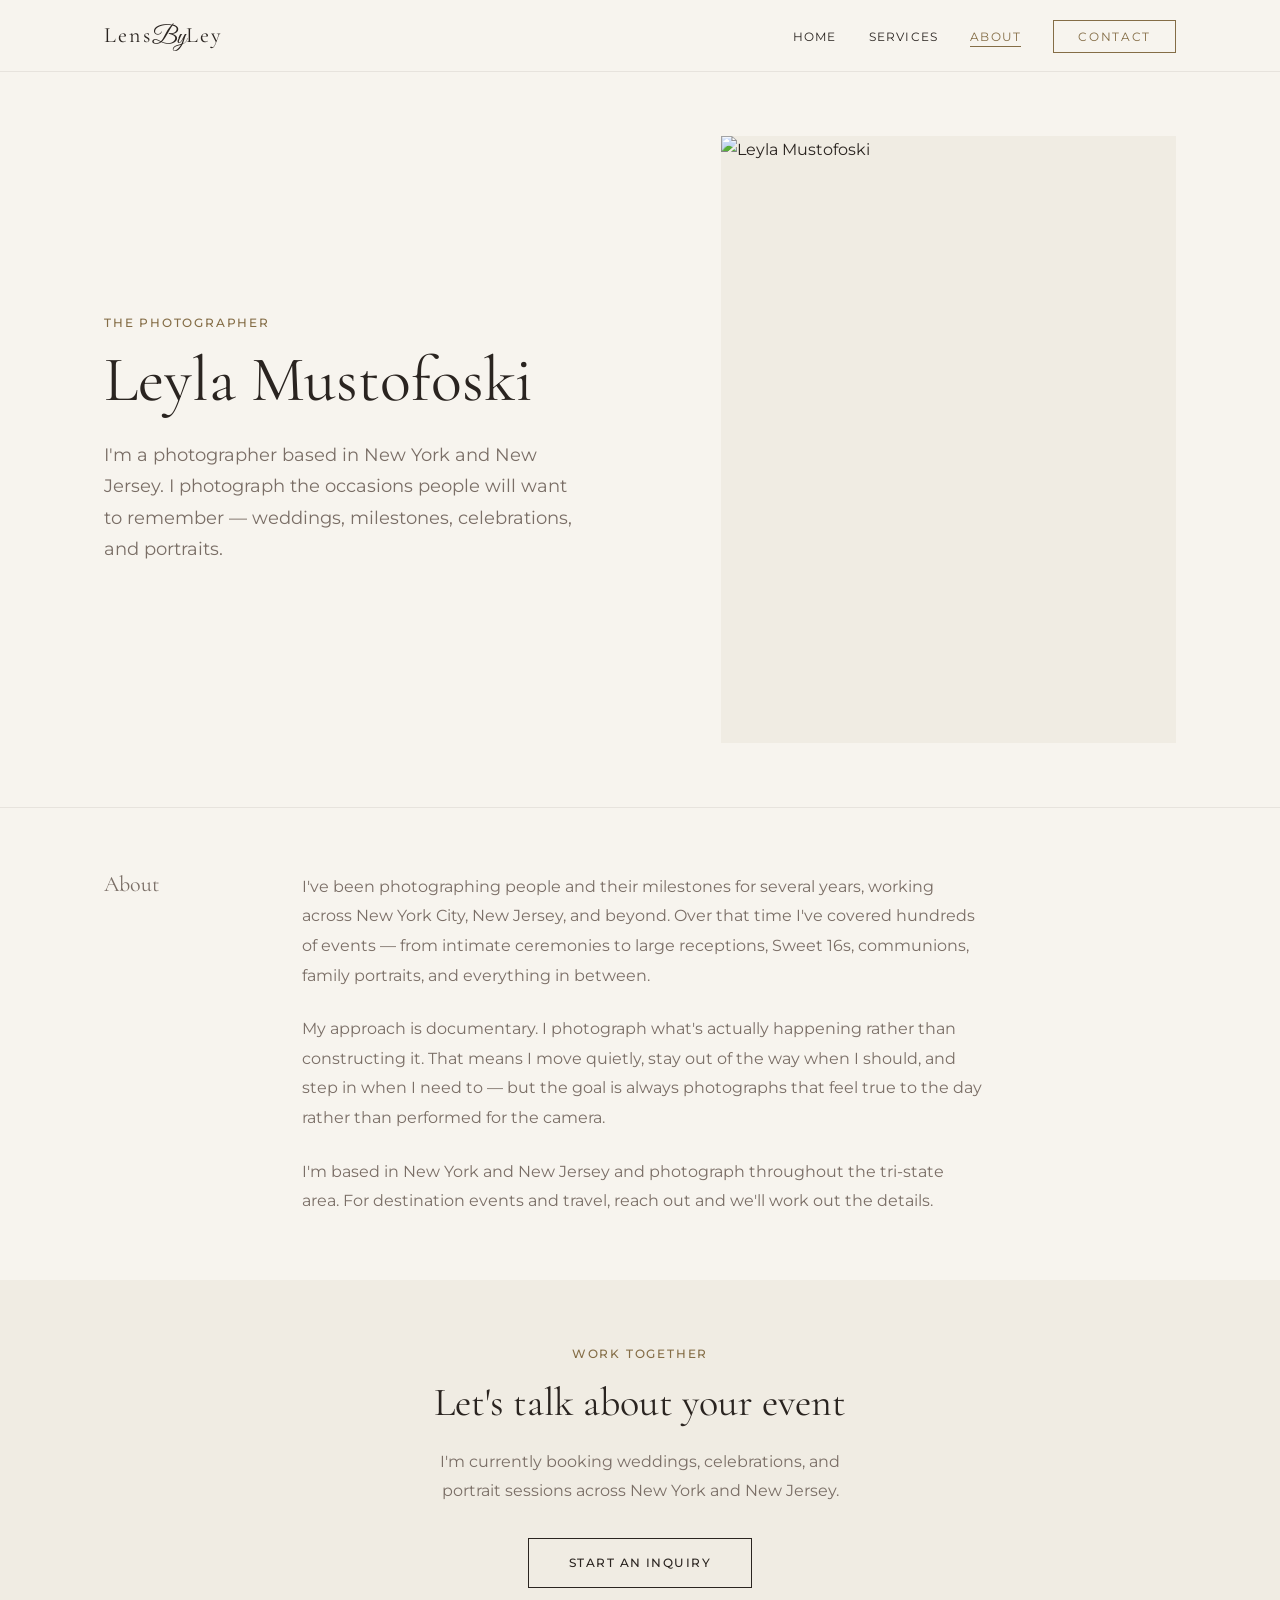
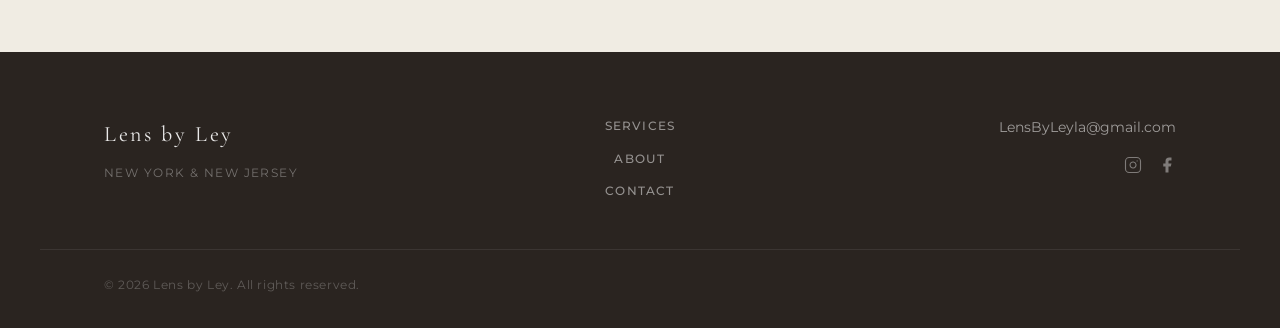
==== about.html @ f89e6ec4 "Complete site redesign — new pages, design system, and homepage refinements Rebuilds the site from t" ====
<!DOCTYPE html>
<html lang="en">
<head>
  <meta charset="UTF-8">
  <meta name="viewport" content="width=device-width, initial-scale=1.0">
  <title>About — Lens by Ley</title>
  <meta name="description" content="Leyla Mustofoski is a photographer based in New York and New Jersey, photographing weddings, celebrations, and portraits.">
  <link rel="preconnect" href="https://fonts.googleapis.com">
  <link rel="preconnect" href="https://fonts.gstatic.com" crossorigin>
  <link href="https://fonts.googleapis.com/css2?family=Cormorant+Garamond:ital,wght@0,300;0,400;0,500;0,600;1,400;1,500&family=Great+Vibes&family=Montserrat:wght@300;400;500;600&display=swap" rel="stylesheet">
  <link rel="stylesheet" href="css/base.css">
  <link rel="stylesheet" href="css/nav.css">
  <link rel="stylesheet" href="css/about.css">
</head>
<body>

  <!-- Navigation -->
  <header class="site-nav">
    <nav class="nav-inner" aria-label="Main navigation">
      <a class="nav-logo" href="index.html">Lens<span class="nav-logo-connector">By</span>Ley</a>
      <button class="nav-toggle" aria-label="Toggle navigation" aria-expanded="false">
        <span></span>
        <span></span>
        <span></span>
      </button>
      <ul class="nav-links">
        <li><a href="index.html">Home</a></li>
        <li><a href="services.html">Services</a></li>
        <li><a href="about.html" class="active">About</a></li>
        <li><a href="contact.html" class="nav-cta">Contact</a></li>
      </ul>
    </nav>
  </header>

  <main>

    <!-- About Header -->
    <section class="about-header">
      <div class="container">
        <div class="about-header-inner">
          <div class="about-header-text">
            <span class="eyebrow">The Photographer</span>
            <h1>Leyla Mustofoski</h1>
            <!-- PLACEHOLDER: Replace with Leyla's approved opening line -->
            <p>I'm a photographer based in New York and New Jersey. I photograph the occasions people will want to remember — weddings, milestones, celebrations, and portraits.</p>
          </div>
          <div class="about-portrait">
            <!-- PLACEHOLDER: Replace with Leyla's professional portrait -->
            <img src="photo-gallery/ABOUT-ME-PORTRAIT.JPG" alt="Leyla Mustofoski">
          </div>
        </div>
      </div>
    </section>

    <!-- Bio -->
    <section class="about-bio section">
      <div class="container">
        <div class="about-bio-inner">
          <h2 class="about-bio-label">About</h2>
          <div class="about-bio-text">
            <!-- PLACEHOLDER: Replace all paragraphs below with Leyla's approved biography copy -->
            <p>I've been photographing people and their milestones for several years, working across New York City, New Jersey, and beyond. Over that time I've covered hundreds of events — from intimate ceremonies to large receptions, Sweet 16s, communions, family portraits, and everything in between.</p>
            <p>My approach is documentary. I photograph what's actually happening rather than constructing it. That means I move quietly, stay out of the way when I should, and step in when I need to — but the goal is always photographs that feel true to the day rather than performed for the camera.</p>
            <p>I'm based in New York and New Jersey and photograph throughout the tri-state area. For destination events and travel, reach out and we'll work out the details.</p>
            <!-- PLACEHOLDER: Add any training, background, or personal detail Leyla wants to include -->
          </div>
        </div>
      </div>
    </section>

    <!-- CTA -->
    <section class="about-cta section">
      <div class="container">
        <span class="eyebrow">Work Together</span>
        <h2>Let's talk about your event</h2>
        <p>I'm currently booking weddings, celebrations, and portrait sessions across New York and New Jersey.</p>
        <a href="contact.html" class="btn btn-dark">Start an Inquiry</a>
      </div>
    </section>

  </main>

  <!-- Footer -->
  <footer class="site-footer">
    <div class="footer-inner">
      <div class="footer-brand">
        <a class="footer-logo" href="index.html">Lens by Ley</a>
        <p class="footer-tagline">New York &amp; New Jersey</p>
      </div>
      <nav class="footer-nav" aria-label="Footer navigation">
        <a href="services.html">Services</a>
        <a href="about.html">About</a>
        <a href="contact.html">Contact</a>
      </nav>
      <div class="footer-contact-col">
        <a class="footer-email" href="mailto:LensByLeyla@gmail.com">LensByLeyla@gmail.com</a>
        <div class="footer-social">
          <a href="https://www.instagram.com/lensbyley/" target="_blank" rel="noopener" aria-label="Instagram">
            <svg width="18" height="18" viewBox="0 0 24 24" fill="none" stroke="currentColor" stroke-width="1.5" stroke-linecap="round" stroke-linejoin="round" aria-hidden="true">
              <rect x="2" y="2" width="20" height="20" rx="5"/>
              <path d="M16 11.37A4 4 0 1 1 12.63 8 4 4 0 0 1 16 11.37z"/>
              <line x1="17.5" y1="6.5" x2="17.51" y2="6.5"/>
            </svg>
          </a>
          <a href="https://www.facebook.com/share/1KL6cBrnST/?mibextid=LQQJ4d" target="_blank" rel="noopener" aria-label="Facebook">
            <svg width="18" height="18" viewBox="0 0 24 24" fill="currentColor" aria-hidden="true">
              <path d="M18 2h-3a5 5 0 0 0-5 5v3H7v4h3v8h4v-8h3l1-4h-4V7a1 1 0 0 1 1-1h3z"/>
            </svg>
          </a>
        </div>
      </div>
    </div>
    <p class="footer-copy">© 2026 Lens by Ley. All rights reserved.</p>
  </footer>

  <script src="js/nav.js"></script>

</body>
</html>
---- css/base.css ----
/* =============================================
   BASE.CSS — Design tokens, reset, typography
   ============================================= */

/* --- Tokens --- */
:root {
  /* Color */
  --color-ground:       #f7f4ee;
  --color-surface:      #f0ece3;
  --color-ink:          #2a2420;
  --color-ink-muted:    #7a6e66;
  --color-accent:       #846d46;
  --color-accent-light: #c9af83;

  /* Typography */
  --font-display: 'Cormorant Garamond', Georgia, serif;
  --font-script:  'Great Vibes', cursive;
  --font-body:    'Montserrat', system-ui, sans-serif;

  /* Type scale */
  --text-xs:    0.75rem;
  --text-sm:    0.875rem;
  --text-base:  1rem;
  --text-lg:    1.125rem;
  --text-xl:    1.375rem;
  --text-2xl:   1.75rem;
  --text-3xl:   2.5rem;
  --text-4xl:   3.5rem;
  --text-hero:  clamp(3.5rem, 8vw, 6rem);

  /* Spacing */
  --space-1:  0.25rem;
  --space-2:  0.5rem;
  --space-3:  0.75rem;
  --space-4:  1rem;
  --space-6:  1.5rem;
  --space-8:  2rem;
  --space-10: 2.5rem;
  --space-12: 3rem;
  --space-16: 4rem;
  --space-20: 5rem;
  --space-24: 6rem;
  --space-32: 8rem;

  /* Layout */
  --max-width:      1200px;
  --max-width-text: 680px;
  --nav-height:     72px;
  --section-pad:    clamp(3rem, 8vw, 8rem);

  /* Motion */
  --ease:      150ms ease;
  --ease-slow: 400ms ease;
}

/* --- Reset --- */
*, *::before, *::after {
  box-sizing: border-box;
  margin: 0;
  padding: 0;
}

html {
  font-size: 16px;
  -webkit-text-size-adjust: 100%;
  scroll-behavior: smooth;
}

body {
  font-family: var(--font-body);
  font-size: var(--text-base);
  font-weight: 400;
  line-height: 1.7;
  color: var(--color-ink);
  background-color: var(--color-ground);
  -webkit-font-smoothing: antialiased;
  -moz-osx-font-smoothing: grayscale;
}

img, video {
  display: block;
  max-width: 100%;
  height: auto;
}

a {
  color: inherit;
  text-decoration: none;
}

ul, ol {
  list-style: none;
}

button {
  cursor: pointer;
  border: none;
  background: none;
  font: inherit;
}

/* --- Headings --- */
h1, h2, h3, h4 {
  font-family: var(--font-display);
  font-weight: 400;
  line-height: 1.1;
  color: var(--color-ink);
}

h1 { font-size: clamp(2.25rem, 5vw, 4rem); }
h2 { font-size: clamp(1.75rem, 3.5vw, 2.5rem); }
h3 { font-size: var(--text-2xl); }
h4 { font-size: var(--text-xl); }

p {
  font-family: var(--font-body);
  font-size: var(--text-base);
  line-height: 1.8;
  color: var(--color-ink-muted);
}

/* --- Layout --- */
.container {
  width: 100%;
  max-width: var(--max-width);
  margin-inline: auto;
  padding-inline: clamp(var(--space-6), 5vw, var(--space-16));
}

.section {
  padding-block: var(--section-pad);
}

/* First section of inner pages — clears fixed nav */
.page-top {
  padding-top: calc(var(--nav-height) + var(--section-pad));
}

/* --- Eyebrow label --- */
.eyebrow {
  display: block;
  font-family: var(--font-body);
  font-size: var(--text-xs);
  font-weight: 500;
  letter-spacing: 0.15em;
  text-transform: uppercase;
  color: var(--color-accent);
  margin-bottom: var(--space-4);
}

/* --- Buttons / CTAs (hairline-bordered, no fills) --- */
.btn {
  display: inline-block;
  font-family: var(--font-body);
  font-size: var(--text-xs);
  font-weight: 500;
  letter-spacing: 0.12em;
  text-transform: uppercase;
  text-decoration: none;
  padding: 0.875rem 2.5rem;
  border: 1px solid currentColor;
  transition: background-color var(--ease-slow), color var(--ease-slow);
}

.btn-light {
  color: #fff;
  border-color: rgba(255, 255, 255, 0.65);
}
.btn-light:hover {
  background-color: rgba(255, 255, 255, 0.15);
}

.btn-dark {
  color: var(--color-ink);
  border-color: var(--color-ink);
}
.btn-dark:hover {
  background-color: var(--color-ink);
  color: var(--color-ground);
}

.btn-accent {
  color: var(--color-accent);
  border-color: var(--color-accent);
}
.btn-accent:hover {
  background-color: var(--color-accent);
  color: var(--color-ground);
}

/* --- Placeholder (dev indicator — remove before launch) --- */
.placeholder-section {
  min-height: 200px;
  border: 1px dashed var(--color-accent-light);
  display: flex;
  align-items: center;
  justify-content: center;
}

.placeholder-label {
  font-family: var(--font-body);
  font-size: var(--text-xs);
  letter-spacing: 0.1em;
  text-transform: uppercase;
  color: var(--color-accent-light);
  text-align: center;
  padding: var(--space-8);
  max-width: 560px;
}
---- css/nav.css ----
/* =============================================
   NAV.CSS — Site navigation and shared footer
   ============================================= */

/* --- Site Nav --- */
.site-nav {
  position: fixed;
  top: 0;
  left: 0;
  right: 0;
  z-index: 100;
  height: var(--nav-height);
  background-color: var(--color-ground);
  border-bottom: 1px solid rgba(42, 36, 32, 0.08);
  transition:
    background-color var(--ease-slow),
    border-color var(--ease-slow),
    box-shadow var(--ease-slow);
}

.site-nav.is-scrolled {
  box-shadow: 0 2px 24px rgba(42, 36, 32, 0.07);
}

/* Transparent on pages with full-bleed hero */
.site-nav[data-transparent="true"]:not(.is-scrolled) {
  background-color: transparent;
  border-bottom-color: transparent;
}

.nav-inner {
  max-width: var(--max-width);
  height: 100%;
  margin-inline: auto;
  padding-inline: clamp(var(--space-6), 5vw, var(--space-16));
  display: flex;
  align-items: center;
  justify-content: space-between;
}

/* ---- Wordmark ---- */
.nav-logo {
  font-family: var(--font-display);
  font-size: 1.375rem;
  font-weight: 400;
  font-style: normal;
  letter-spacing: 0.1em;
  color: var(--color-ink);
  transition: color var(--ease);
}

/* "By" — Great Vibes script connector, sits between two upright serif words */
.nav-logo-connector {
  font-family: var(--font-script);
  font-size: 1.1em;
  font-style: normal;
  letter-spacing: 0;
  line-height: 1;
  vertical-align: -0.06em;
}

.site-nav[data-transparent="true"]:not(.is-scrolled) .nav-logo {
  color: #fff;
}

/* ---- Nav links ---- */
.nav-links {
  display: flex;
  align-items: center;
  gap: var(--space-8);
  list-style: none;
}

.nav-links a {
  position: relative;
  font-family: var(--font-body);
  font-size: var(--text-xs);
  font-weight: 400;
  letter-spacing: 0.1em;
  text-transform: uppercase;
  color: var(--color-ink);
  transition: color var(--ease);
}

/* Sliding underline on hover/active — only for non-CTA links */
.nav-links a:not(.nav-cta)::after {
  content: '';
  position: absolute;
  bottom: -3px;
  left: 0;
  width: 0;
  height: 1px;
  background: currentColor;
  transition: width 260ms ease;
}

.nav-links a:not(.nav-cta):hover::after,
.nav-links a:not(.nav-cta).active::after {
  width: 100%;
}

.nav-links a:not(.nav-cta):hover,
.nav-links a:not(.nav-cta).active {
  color: var(--color-accent);
}

/* Transparent state — regular links */
.site-nav[data-transparent="true"]:not(.is-scrolled) .nav-links a:not(.nav-cta) {
  color: rgba(255, 255, 255, 0.78);
}

.site-nav[data-transparent="true"]:not(.is-scrolled) .nav-links a:not(.nav-cta):hover {
  color: #fff;
}

/* ---- Contact CTA ---- */
.nav-links a.nav-cta {
  padding: 0.5rem 1.5rem;
  border: 1px solid var(--color-accent);
  color: var(--color-accent);
  letter-spacing: 0.14em;
  transition: background-color 300ms ease, color 300ms ease, border-color 300ms ease;
}

.nav-links a.nav-cta:hover {
  background-color: var(--color-accent);
  color: var(--color-ground);
}

/* Transparent state — CTA */
.site-nav[data-transparent="true"]:not(.is-scrolled) .nav-links a.nav-cta {
  border-color: rgba(255, 255, 255, 0.55);
  color: rgba(255, 255, 255, 0.88);
}

.site-nav[data-transparent="true"]:not(.is-scrolled) .nav-links a.nav-cta:hover {
  background-color: rgba(255, 255, 255, 0.14);
  color: #fff;
  border-color: rgba(255, 255, 255, 0.88);
}

/* Hamburger toggle */
.nav-toggle {
  display: none;
  flex-direction: column;
  justify-content: center;
  gap: 5px;
  width: 44px;
  height: 44px;
  padding: 8px;
  background: none;
  border: none;
  cursor: pointer;
}

.nav-toggle span {
  display: block;
  width: 100%;
  height: 1px;
  background-color: var(--color-ink);
  transition:
    transform var(--ease-slow),
    opacity var(--ease-slow);
}

.site-nav[data-transparent="true"]:not(.is-scrolled) .nav-toggle span {
  background-color: #fff;
}

.site-nav.nav-open .nav-toggle span:nth-child(1) {
  transform: translateY(6px) rotate(45deg);
}
.site-nav.nav-open .nav-toggle span:nth-child(2) {
  opacity: 0;
}
.site-nav.nav-open .nav-toggle span:nth-child(3) {
  transform: translateY(-6px) rotate(-45deg);
}

/* --- Responsive nav --- */
@media (max-width: 768px) {
  .nav-toggle {
    display: flex;
    position: relative;
    z-index: 2;
  }

  .nav-logo {
    position: relative;
    z-index: 2;
    transition: color var(--ease-slow);
  }

  /* Full-screen overlay */
  .nav-links {
    display: flex;
    position: fixed;
    inset: 0;
    z-index: 1;
    flex-direction: column;
    align-items: center;
    justify-content: center;
    gap: var(--space-6);
    background-color: var(--color-ground);
    opacity: 0;
    visibility: hidden;
    pointer-events: none;
    transition: opacity 0.3s ease, visibility 0.3s ease;
  }

  .site-nav.nav-open .nav-links {
    opacity: 1;
    visibility: visible;
    pointer-events: auto;
  }

  .site-nav.nav-open .nav-logo,
  .site-nav[data-transparent="true"].nav-open .nav-logo {
    color: var(--color-ink) !important;
  }

  .site-nav.nav-open .nav-toggle span,
  .site-nav[data-transparent="true"].nav-open .nav-toggle span {
    background-color: var(--color-ink) !important;
  }

  .nav-links li {
    width: auto;
    text-align: center;
  }

  .nav-links a {
    display: block;
    font-family: var(--font-display);
    font-size: 2.25rem;
    font-weight: 400;
    font-style: normal;
    letter-spacing: 0;
    text-transform: none;
    color: var(--color-ink) !important;
    padding: var(--space-1) var(--space-8);
    transition: color var(--ease);
  }

  .nav-links a:hover,
  .nav-links a.active {
    color: var(--color-accent) !important;
  }

  /* Contact — plain, matches other items, all overrides explicit */
  .site-nav .nav-links .nav-cta,
  .site-nav[data-transparent="true"] .nav-links .nav-cta {
    border: none !important;
    background: none !important;
    font-family: var(--font-display) !important;
    font-size: 2.25rem !important;
    font-weight: 400 !important;
    font-style: normal !important;
    letter-spacing: 0 !important;
    text-transform: none !important;
    color: var(--color-ink) !important;
    padding: var(--space-1) var(--space-8) !important;
    margin-top: 0 !important;
  }

  .site-nav .nav-links .nav-cta:hover,
  .site-nav[data-transparent="true"] .nav-links .nav-cta:hover {
    background: none !important;
    color: var(--color-accent) !important;
  }
}

@media (max-width: 480px) {
  .nav-logo {
    font-size: 1.75rem;
  }
}

/* =============================================
   SITE FOOTER
   ============================================= */
.site-footer {
  background-color: var(--color-ink);
  padding-top: var(--space-16);
  padding-bottom: var(--space-8);
}

.footer-inner {
  max-width: var(--max-width);
  margin-inline: auto;
  padding-inline: clamp(var(--space-6), 5vw, var(--space-16));
  display: grid;
  grid-template-columns: 1fr auto 1fr;
  align-items: start;
  gap: var(--space-12);
  padding-bottom: var(--space-12);
  border-bottom: 1px solid rgba(255, 255, 255, 0.08);
}

.footer-brand {
  display: flex;
  flex-direction: column;
  gap: var(--space-2);
}

.footer-logo {
  font-family: var(--font-display);
  font-size: 1.375rem;
  font-weight: 400;
  letter-spacing: 0.12em;
  color: rgba(255, 255, 255, 0.9);
}

.footer-tagline {
  font-family: var(--font-body);
  font-size: var(--text-xs);
  letter-spacing: 0.12em;
  text-transform: uppercase;
  color: rgba(255, 255, 255, 0.35);
}

.footer-nav {
  display: flex;
  flex-direction: column;
  gap: var(--space-3);
  align-items: center;
}

.footer-nav a {
  font-family: var(--font-body);
  font-size: var(--text-xs);
  font-weight: 500;
  letter-spacing: 0.1em;
  text-transform: uppercase;
  color: rgba(255, 255, 255, 0.5);
  transition: color var(--ease);
}

.footer-nav a:hover {
  color: rgba(255, 255, 255, 0.9);
}

.footer-contact-col {
  display: flex;
  flex-direction: column;
  align-items: flex-end;
  gap: var(--space-4);
}

.footer-email {
  font-family: var(--font-body);
  font-size: var(--text-sm);
  color: rgba(255, 255, 255, 0.55);
  transition: color var(--ease);
}

.footer-email:hover {
  color: rgba(255, 255, 255, 0.9);
}

.footer-social {
  display: flex;
  gap: var(--space-4);
}

.footer-social a {
  color: rgba(255, 255, 255, 0.4);
  transition: color var(--ease);
  line-height: 0;
}

.footer-social a:hover {
  color: rgba(255, 255, 255, 0.9);
}

.footer-copy {
  max-width: var(--max-width);
  margin-inline: auto;
  padding-inline: clamp(var(--space-6), 5vw, var(--space-16));
  padding-top: var(--space-6);
  font-family: var(--font-body);
  font-size: var(--text-xs);
  color: rgba(255, 255, 255, 0.25);
  letter-spacing: 0.05em;
}

@media (max-width: 768px) {
  .footer-inner {
    grid-template-columns: 1fr;
    gap: var(--space-8);
    text-align: center;
  }

  .footer-contact-col {
    align-items: center;
  }

  .footer-social {
    justify-content: center;
  }

  .footer-nav {
    flex-direction: row;
    flex-wrap: wrap;
    justify-content: center;
    gap: var(--space-3) var(--space-6);
  }
}
---- css/about.css ----
/* =============================================
   ABOUT.CSS — About page
   ============================================= */

/* --- Page Header with Portrait --- */
.about-header {
  padding-top: calc(var(--nav-height) + clamp(var(--space-12), 5vw, var(--space-20)));
  padding-bottom: clamp(var(--space-12), 5vw, var(--space-20));
}

.about-header-inner {
  display: grid;
  grid-template-columns: 1fr 0.8fr;
  gap: var(--space-12);
  align-items: center;
}

.about-header-text h1 {
  margin-top: var(--space-2);
  margin-bottom: var(--space-6);
}

.about-header-text .eyebrow {
  margin-bottom: var(--space-3);
}

.about-header-text p {
  max-width: 480px;
  font-size: var(--text-lg);
  line-height: 1.75;
}

.about-portrait {
  overflow: hidden;
  background-color: var(--color-surface);
  aspect-ratio: 3 / 4;
}

.about-portrait img {
  width: 100%;
  height: 100%;
  object-fit: cover;
}

/* --- Bio Section --- */
.about-bio {
  padding-block: clamp(var(--space-12), 5vw, var(--space-20));
  border-top: 1px solid rgba(42, 36, 32, 0.08);
}

.about-bio-inner {
  display: grid;
  grid-template-columns: clamp(100px, 14%, 160px) 1fr;
  gap: var(--space-12);
  align-items: start;
}

.about-bio-label {
  font-family: var(--font-display);
  font-size: var(--text-xl);
  font-weight: 400;
  color: var(--color-ink-muted);
  position: sticky;
  top: calc(var(--nav-height) + var(--space-8));
}

.about-bio-text p {
  margin-bottom: var(--space-6);
  max-width: var(--max-width-text);
  line-height: 1.85;
}

.about-bio-text p:last-child {
  margin-bottom: 0;
}

/* --- About CTA --- */
.about-cta {
  padding-block: clamp(var(--space-12), 5vw, var(--space-20));
  background-color: var(--color-surface);
  text-align: center;
}

.about-cta h2 {
  margin-bottom: var(--space-6);
}

.about-cta p {
  margin-inline: auto;
  margin-bottom: var(--space-8);
  text-align: center;
  max-width: 460px;
}

/* --- Responsive --- */
@media (max-width: 900px) {
  .about-header-inner {
    grid-template-columns: 1fr;
    gap: var(--space-8);
  }

  .about-portrait {
    order: -1;
    aspect-ratio: 4 / 5;
  }

  .about-header-text p {
    max-width: none;
    font-size: var(--text-base);
  }
}

@media (max-width: 768px) {
  .about-bio-inner {
    grid-template-columns: 1fr;
    gap: var(--space-4);
  }

  .about-bio-label {
    position: static;
    font-size: var(--text-base);
    letter-spacing: 0.08em;
    text-transform: uppercase;
    color: var(--color-accent);
    margin-bottom: 0;
  }

  .about-bio-text p {
    line-height: 1.75;
  }
}

@media (max-width: 480px) {
  .about-portrait {
    aspect-ratio: 3 / 4;
  }
}
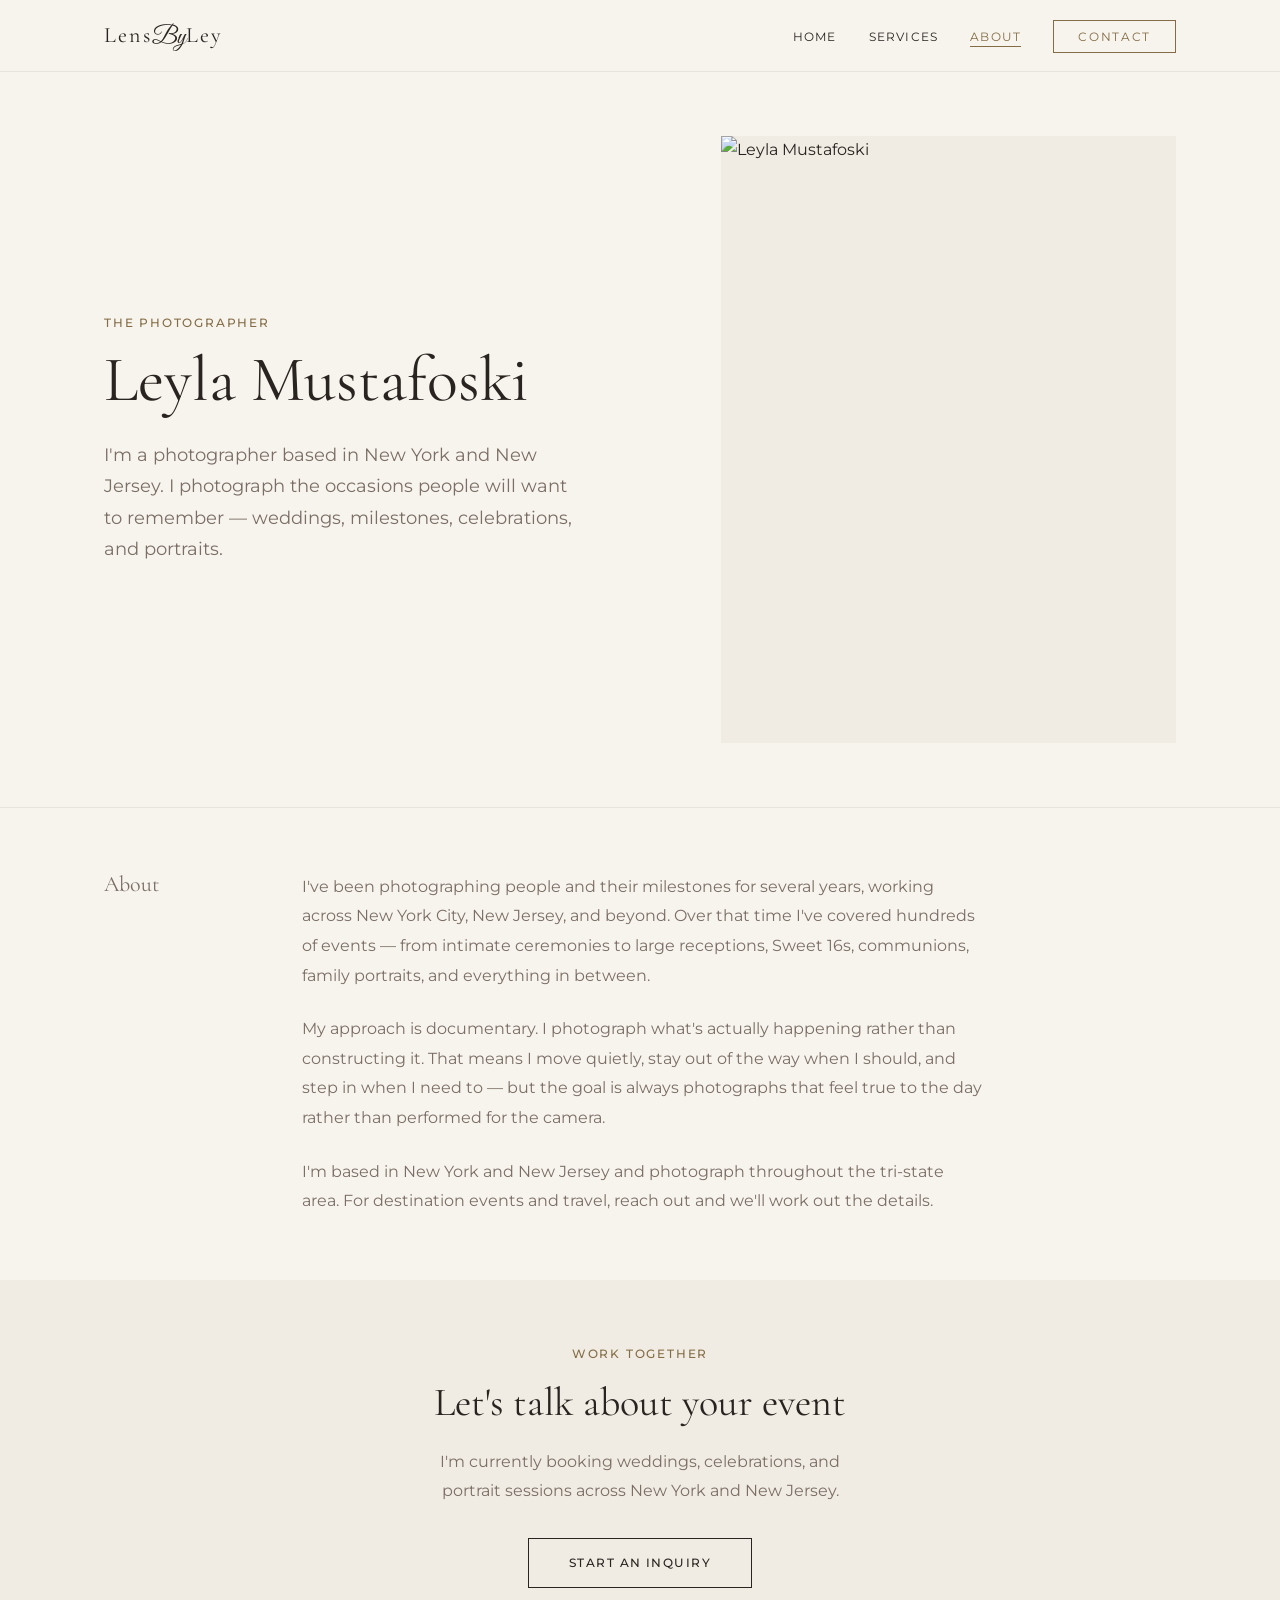
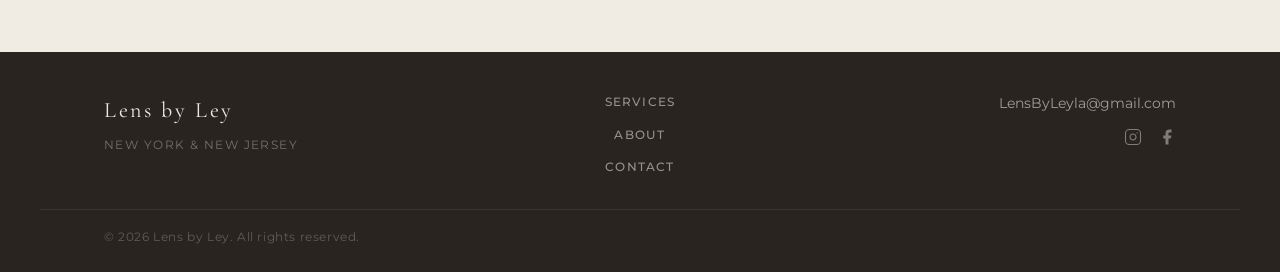
==== commit e4d2ab49: "bug fixes" ====
--- a/about.html
+++ b/about.html
@@ -4,7 +4,7 @@
   <meta charset="UTF-8">
   <meta name="viewport" content="width=device-width, initial-scale=1.0">
   <title>About — Lens by Ley</title>
-  <meta name="description" content="Leyla Mustofoski is a photographer based in New York and New Jersey, photographing weddings, celebrations, and portraits.">
+  <meta name="description" content="Leyla Mustafoski is a photographer based in New York and New Jersey, photographing weddings, celebrations, and portraits.">
   <link rel="preconnect" href="https://fonts.googleapis.com">
   <link rel="preconnect" href="https://fonts.gstatic.com" crossorigin>
   <link href="https://fonts.googleapis.com/css2?family=Cormorant+Garamond:ital,wght@0,300;0,400;0,500;0,600;1,400;1,500&family=Great+Vibes&family=Montserrat:wght@300;400;500;600&display=swap" rel="stylesheet">
@@ -40,13 +40,13 @@
         <div class="about-header-inner">
           <div class="about-header-text">
             <span class="eyebrow">The Photographer</span>
-            <h1>Leyla Mustofoski</h1>
+            <h1>Leyla Mustafoski</h1>
             <!-- PLACEHOLDER: Replace with Leyla's approved opening line -->
             <p>I'm a photographer based in New York and New Jersey. I photograph the occasions people will want to remember — weddings, milestones, celebrations, and portraits.</p>
           </div>
           <div class="about-portrait">
             <!-- PLACEHOLDER: Replace with Leyla's professional portrait -->
-            <img src="photo-gallery/ABOUT-ME-PORTRAIT.JPG" alt="Leyla Mustofoski">
+            <img src="photo-gallery/ABOUT-ME-PORTRAIT.JPG" alt="Leyla Mustafoski">
           </div>
         </div>
       </div>
--- a/css/nav.css
+++ b/css/nav.css
@@ -281,8 +281,8 @@
    ============================================= */
 .site-footer {
   background-color: var(--color-ink);
-  padding-top: var(--space-16);
-  padding-bottom: var(--space-8);
+  padding-top: var(--space-10);
+  padding-bottom: var(--space-6);
 }
 
 .footer-inner {
@@ -292,15 +292,15 @@
   display: grid;
   grid-template-columns: 1fr auto 1fr;
   align-items: start;
-  gap: var(--space-12);
-  padding-bottom: var(--space-12);
+  gap: var(--space-8);
+  padding-bottom: var(--space-8);
   border-bottom: 1px solid rgba(255, 255, 255, 0.08);
 }
 
 .footer-brand {
   display: flex;
   flex-direction: column;
-  gap: var(--space-2);
+  gap: var(--space-1);
 }
 
 .footer-logo {
@@ -344,7 +344,7 @@
   display: flex;
   flex-direction: column;
   align-items: flex-end;
-  gap: var(--space-4);
+  gap: var(--space-3);
 }
 
 .footer-email {
@@ -377,7 +377,7 @@
   max-width: var(--max-width);
   margin-inline: auto;
   padding-inline: clamp(var(--space-6), 5vw, var(--space-16));
-  padding-top: var(--space-6);
+  padding-top: var(--space-4);
   font-family: var(--font-body);
   font-size: var(--text-xs);
   color: rgba(255, 255, 255, 0.25);
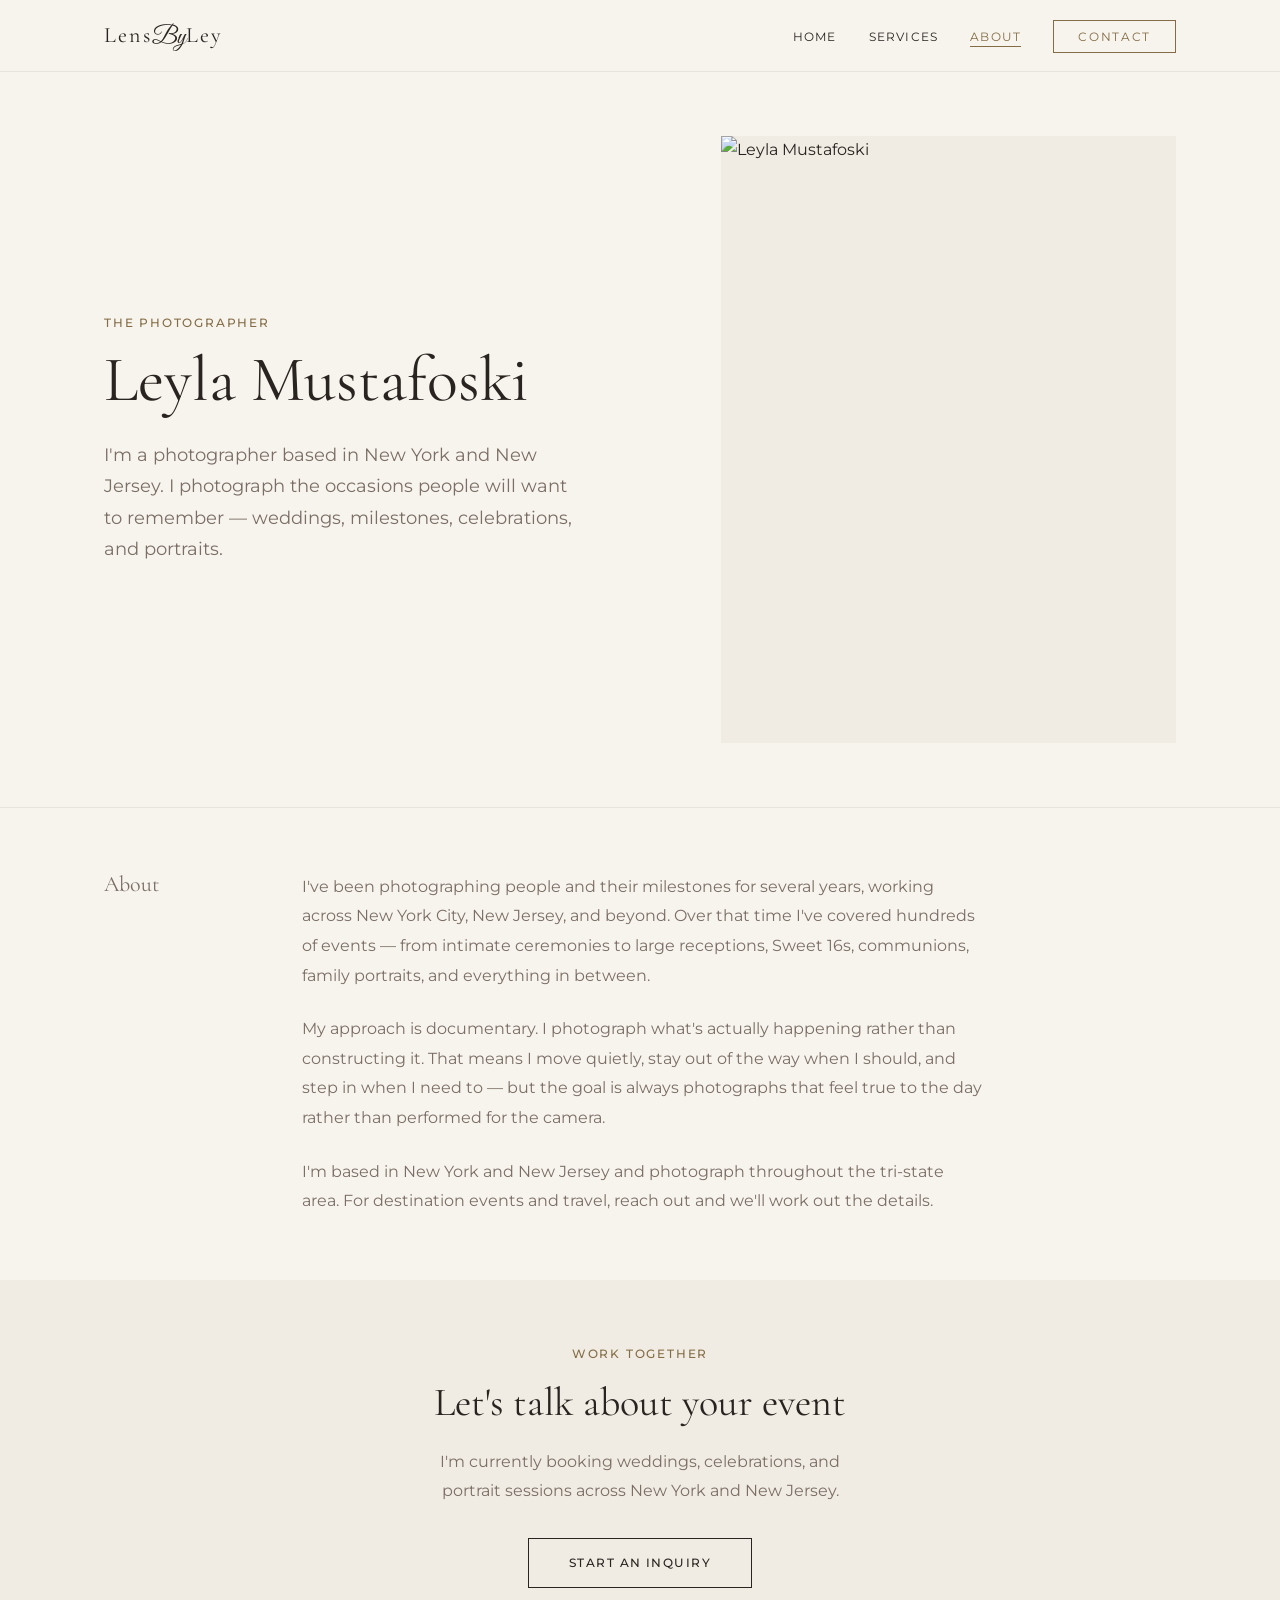
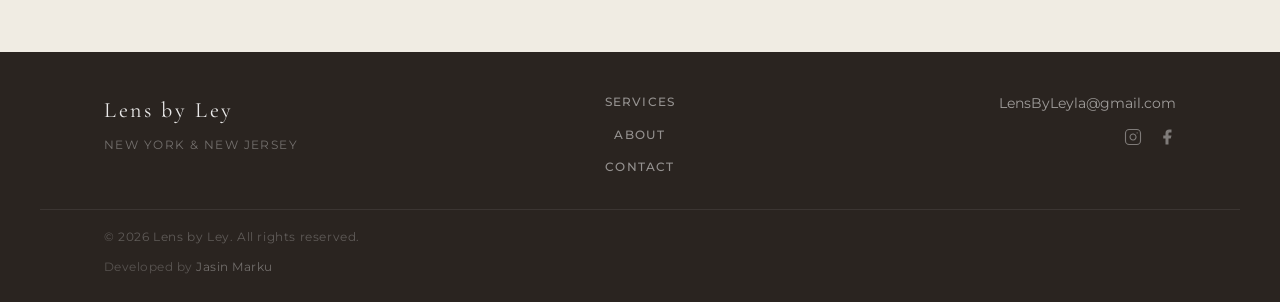
==== commit 5f809790: "footer- developed by jasin" ====
--- a/about.html
+++ b/about.html
@@ -111,6 +111,7 @@
       </div>
     </div>
     <p class="footer-copy">© 2026 Lens by Ley. All rights reserved.</p>
+    <p class="footer-credit">Developed by <a href="https://www.linkedin.com/in/jasin-marku/" target="_blank" rel="noopener noreferrer">Jasin Marku</a></p>
   </footer>
 
   <script src="js/nav.js"></script>
--- a/css/nav.css
+++ b/css/nav.css
@@ -384,6 +384,26 @@
   letter-spacing: 0.05em;
 }
 
+.footer-credit {
+  max-width: var(--max-width);
+  margin-inline: auto;
+  padding-inline: clamp(var(--space-6), 5vw, var(--space-16));
+  padding-top: var(--space-2);
+  font-family: var(--font-body);
+  font-size: var(--text-xs);
+  color: rgba(255, 255, 255, 0.22);
+  letter-spacing: 0.04em;
+}
+
+.footer-credit a {
+  color: rgba(255, 255, 255, 0.34);
+  transition: color var(--ease);
+}
+
+.footer-credit a:hover {
+  color: rgba(255, 255, 255, 0.6);
+}
+
 @media (max-width: 768px) {
   .footer-inner {
     grid-template-columns: 1fr;
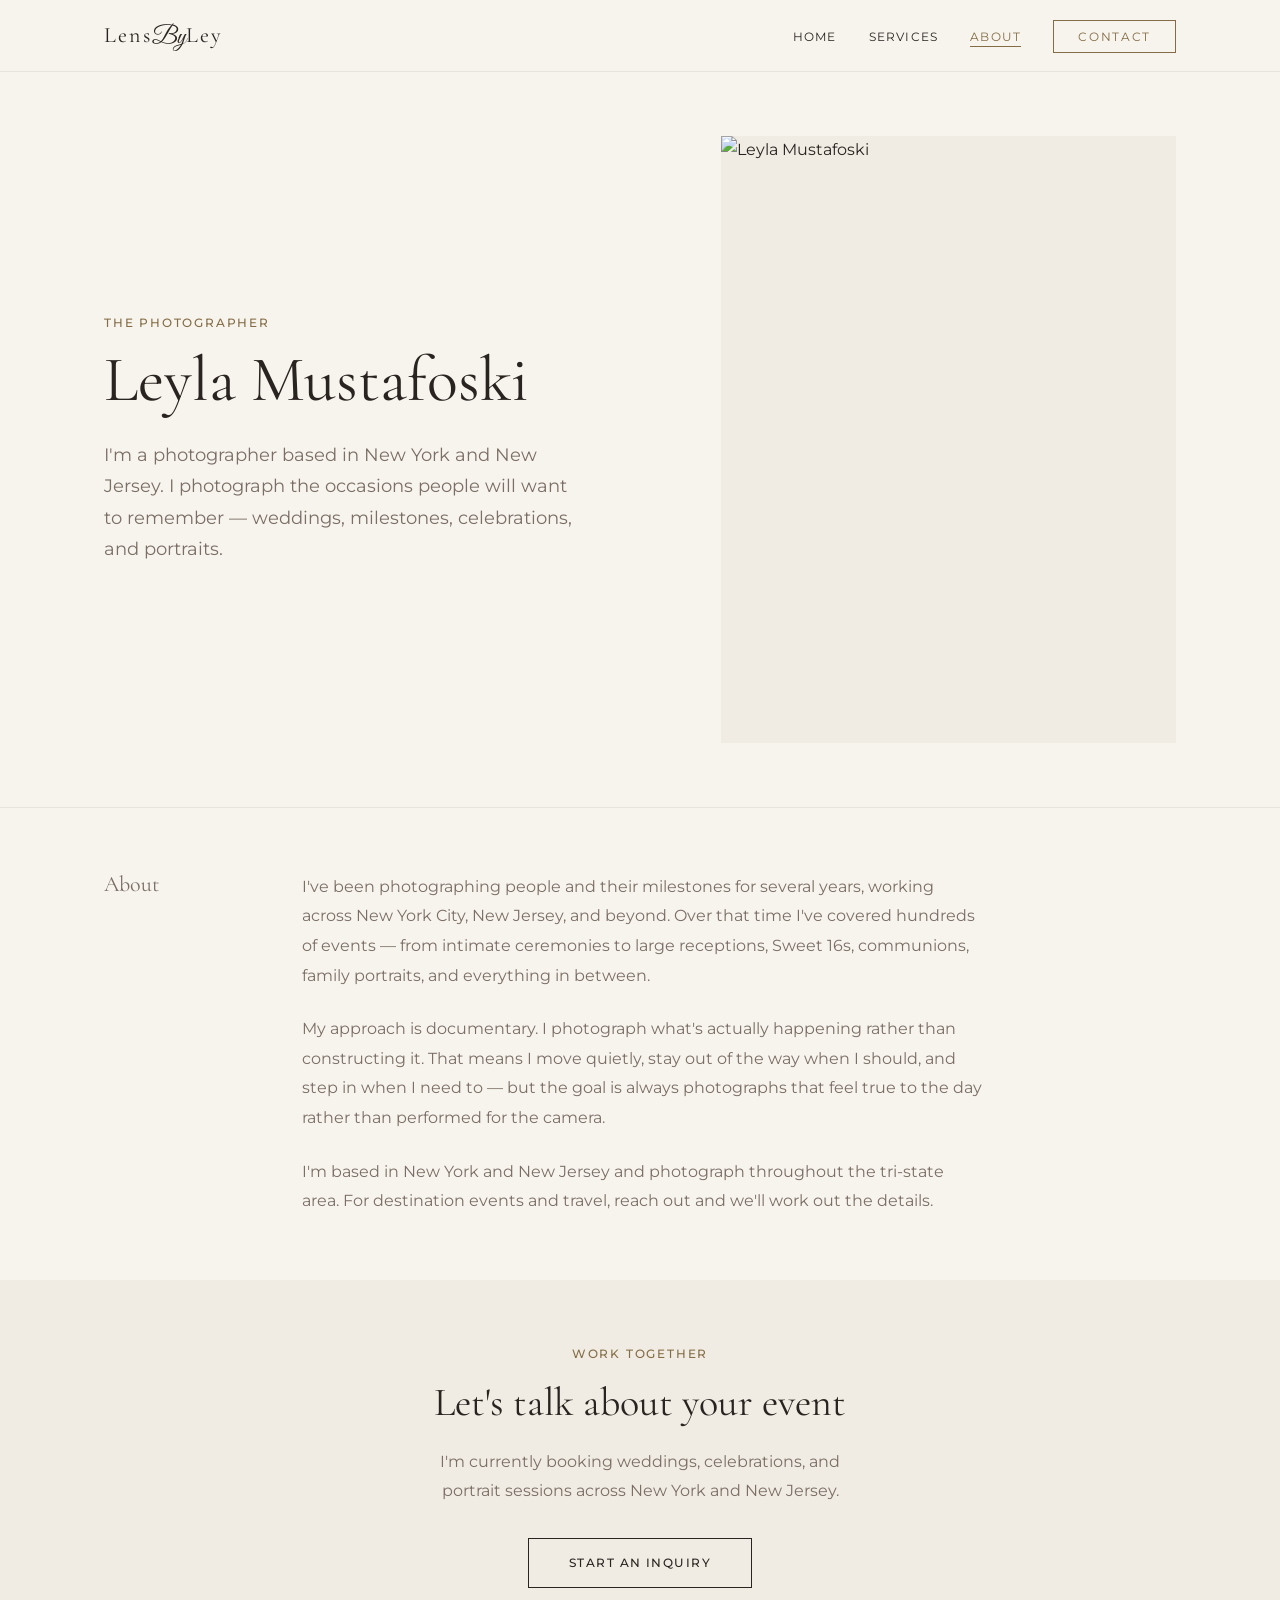
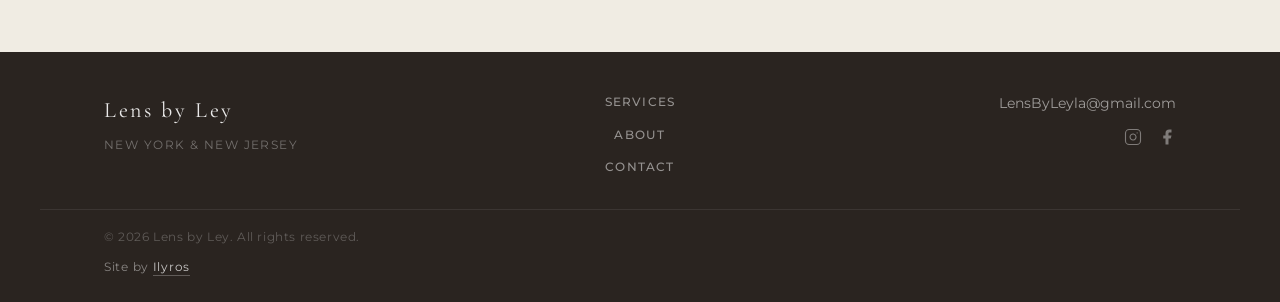
==== commit efccfe8b: "Update footer credit to ilyros.com with improved visibility Replaces LinkedIn developer link with il" ====
--- a/about.html
+++ b/about.html
@@ -111,7 +111,7 @@
       </div>
     </div>
     <p class="footer-copy">© 2026 Lens by Ley. All rights reserved.</p>
-    <p class="footer-credit">Developed by <a href="https://www.linkedin.com/in/jasin-marku/" target="_blank" rel="noopener noreferrer">Jasin Marku</a></p>
+    <p class="footer-credit">Site by <a href="https://ilyros.com" target="_blank" rel="noopener noreferrer">Ilyros</a></p>
   </footer>
 
   <script src="js/nav.js"></script>
--- a/css/nav.css
+++ b/css/nav.css
@@ -391,17 +391,21 @@
   padding-top: var(--space-2);
   font-family: var(--font-body);
   font-size: var(--text-xs);
-  color: rgba(255, 255, 255, 0.22);
-  letter-spacing: 0.04em;
+  color: rgba(255, 255, 255, 0.45);
+  letter-spacing: 0.06em;
 }
 
 .footer-credit a {
-  color: rgba(255, 255, 255, 0.34);
-  transition: color var(--ease);
+  color: rgba(255, 255, 255, 0.75);
+  text-decoration: none;
+  border-bottom: 1px solid rgba(255, 255, 255, 0.25);
+  padding-bottom: 1px;
+  transition: color var(--ease), border-color var(--ease);
 }
 
 .footer-credit a:hover {
-  color: rgba(255, 255, 255, 0.6);
+  color: #fff;
+  border-color: rgba(255, 255, 255, 0.7);
 }
 
 @media (max-width: 768px) {
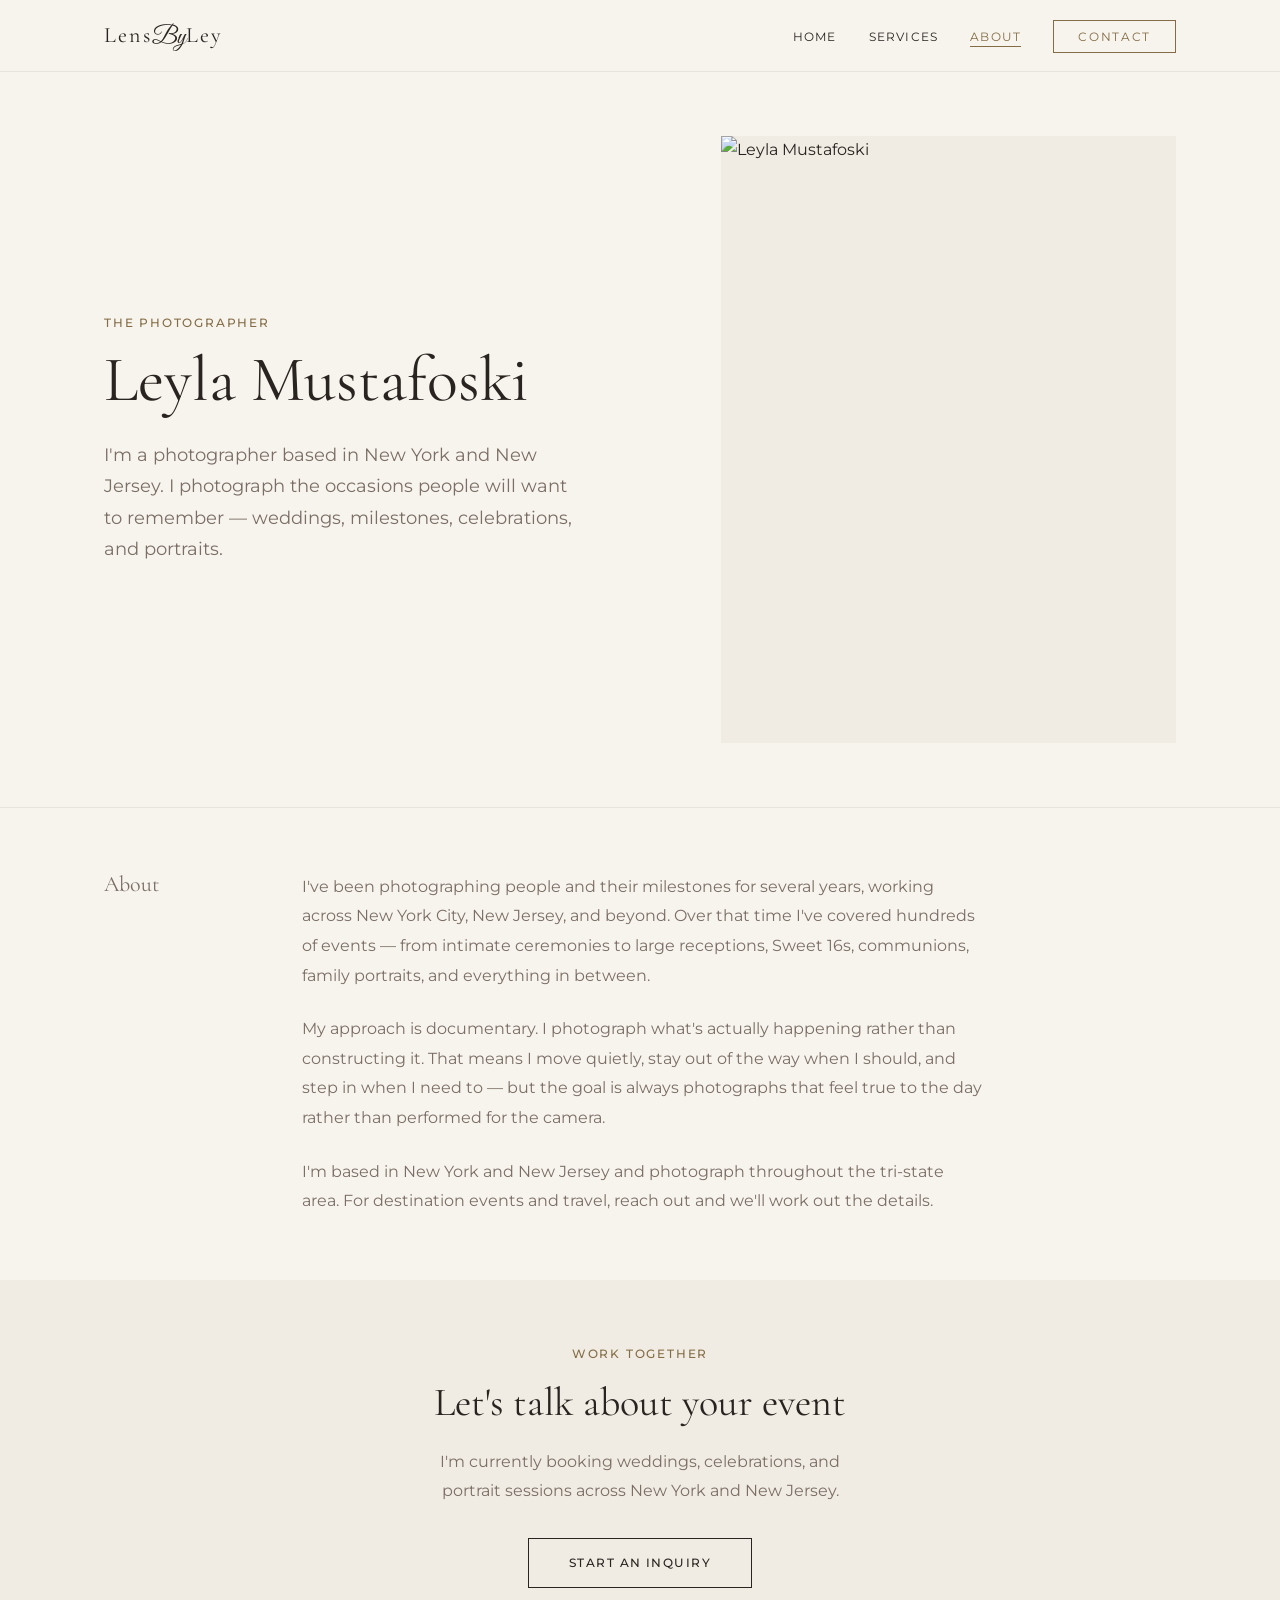
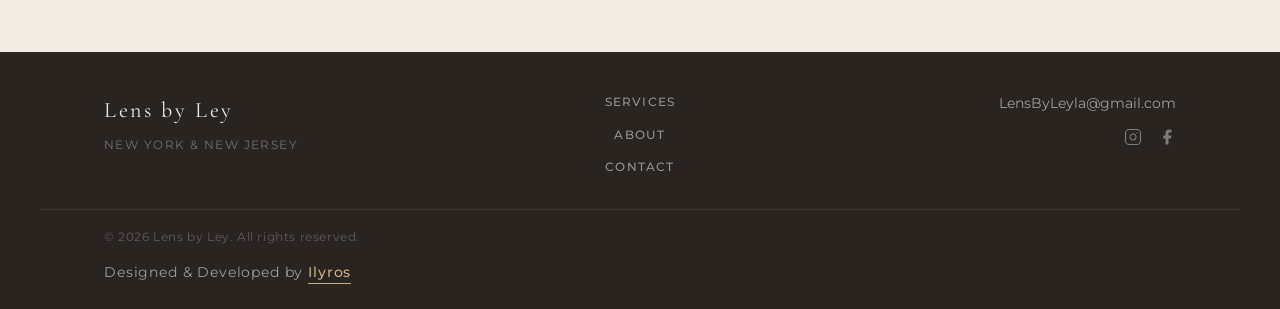
==== commit ec200f8b: "footer credit — ilyros.com" ====
--- a/about.html
+++ b/about.html
@@ -111,7 +111,7 @@
       </div>
     </div>
     <p class="footer-copy">© 2026 Lens by Ley. All rights reserved.</p>
-    <p class="footer-credit">Site by <a href="https://ilyros.com" target="_blank" rel="noopener noreferrer">Ilyros</a></p>
+    <p class="footer-credit">Designed &amp; Developed by <a href="https://ilyros.com" target="_blank" rel="noopener noreferrer">Ilyros</a></p>
   </footer>
 
   <script src="js/nav.js"></script>
--- a/css/nav.css
+++ b/css/nav.css
@@ -388,24 +388,26 @@
   max-width: var(--max-width);
   margin-inline: auto;
   padding-inline: clamp(var(--space-6), 5vw, var(--space-16));
-  padding-top: var(--space-2);
-  font-family: var(--font-body);
-  font-size: var(--text-xs);
-  color: rgba(255, 255, 255, 0.45);
+  padding-top: var(--space-3);
+  font-family: var(--font-body);
+  font-size: var(--text-sm);
+  font-weight: 400;
+  color: rgba(255, 255, 255, 0.55);
   letter-spacing: 0.06em;
 }
 
 .footer-credit a {
-  color: rgba(255, 255, 255, 0.75);
+  color: var(--color-accent-light);
   text-decoration: none;
-  border-bottom: 1px solid rgba(255, 255, 255, 0.25);
-  padding-bottom: 1px;
+  font-weight: 500;
+  border-bottom: 1px solid var(--color-accent-light);
+  padding-bottom: 2px;
   transition: color var(--ease), border-color var(--ease);
 }
 
 .footer-credit a:hover {
   color: #fff;
-  border-color: rgba(255, 255, 255, 0.7);
+  border-color: rgba(255, 255, 255, 0.8);
 }
 
 @media (max-width: 768px) {
